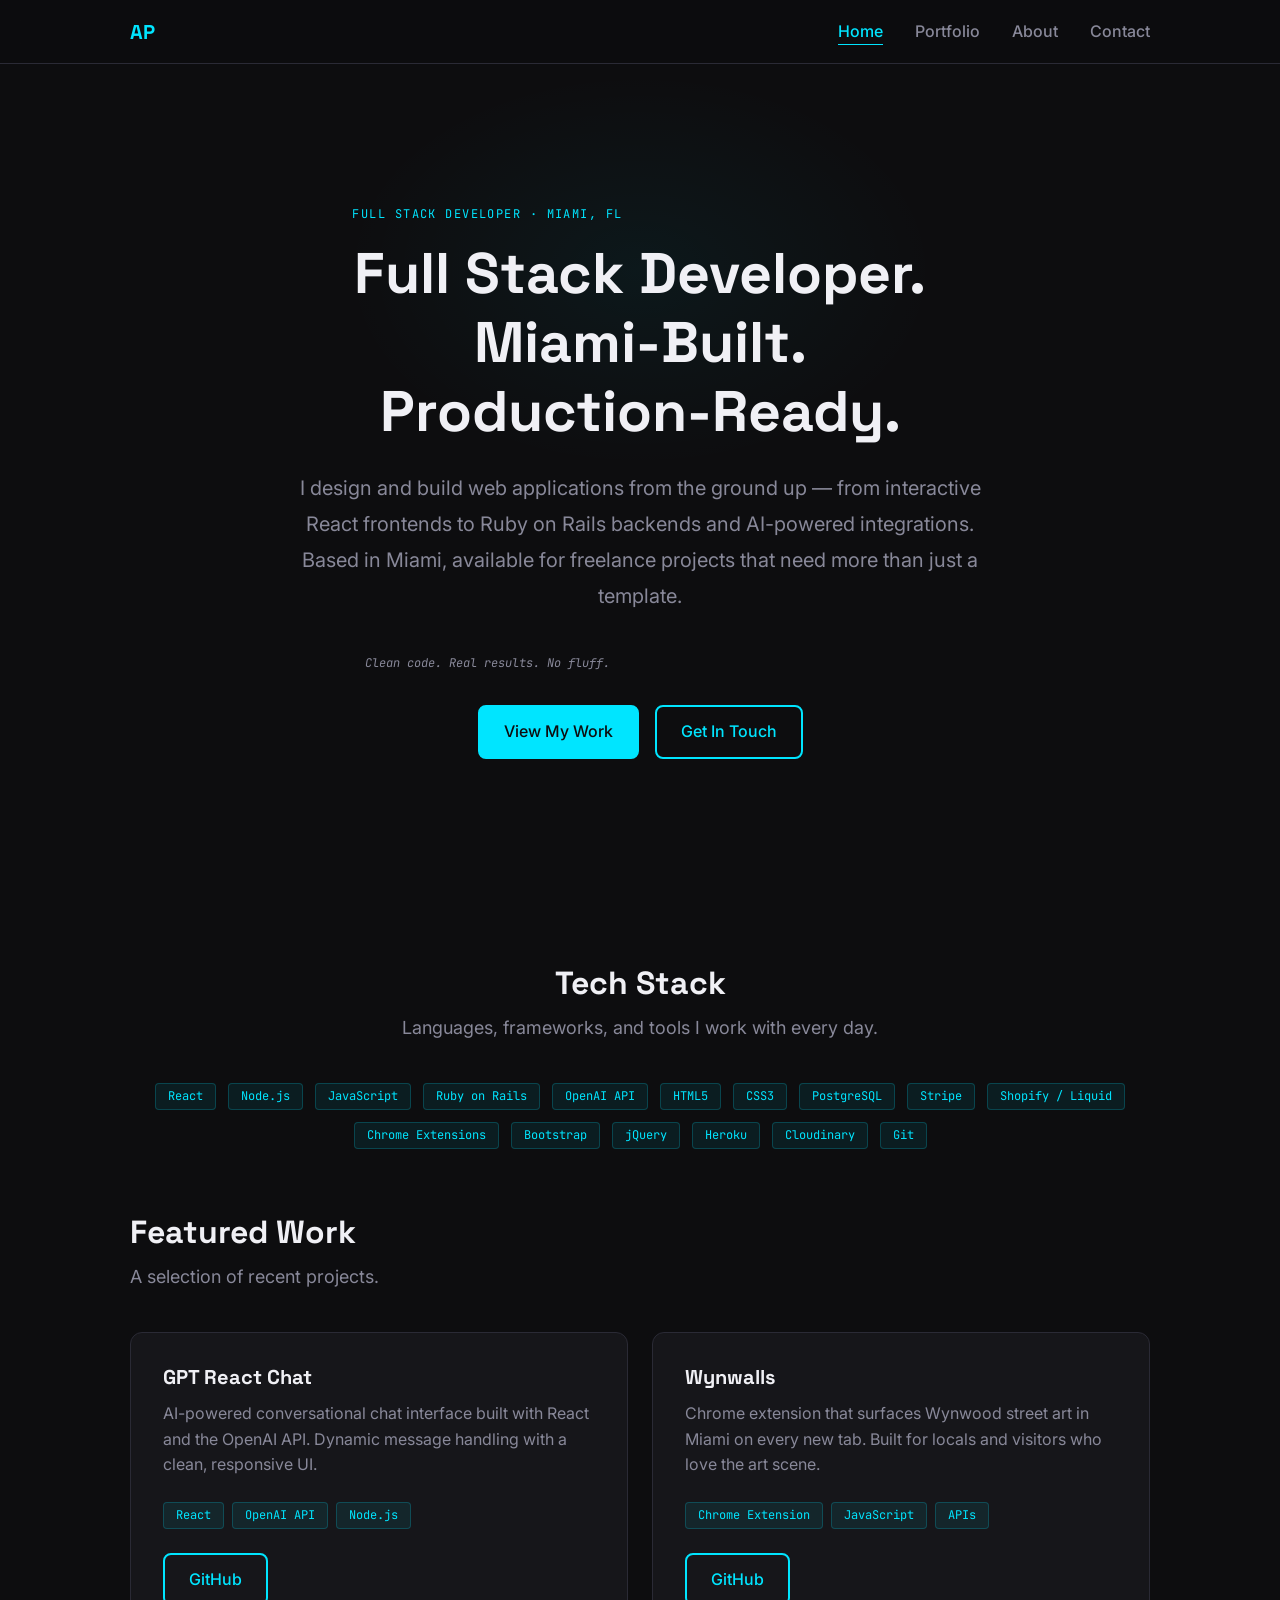
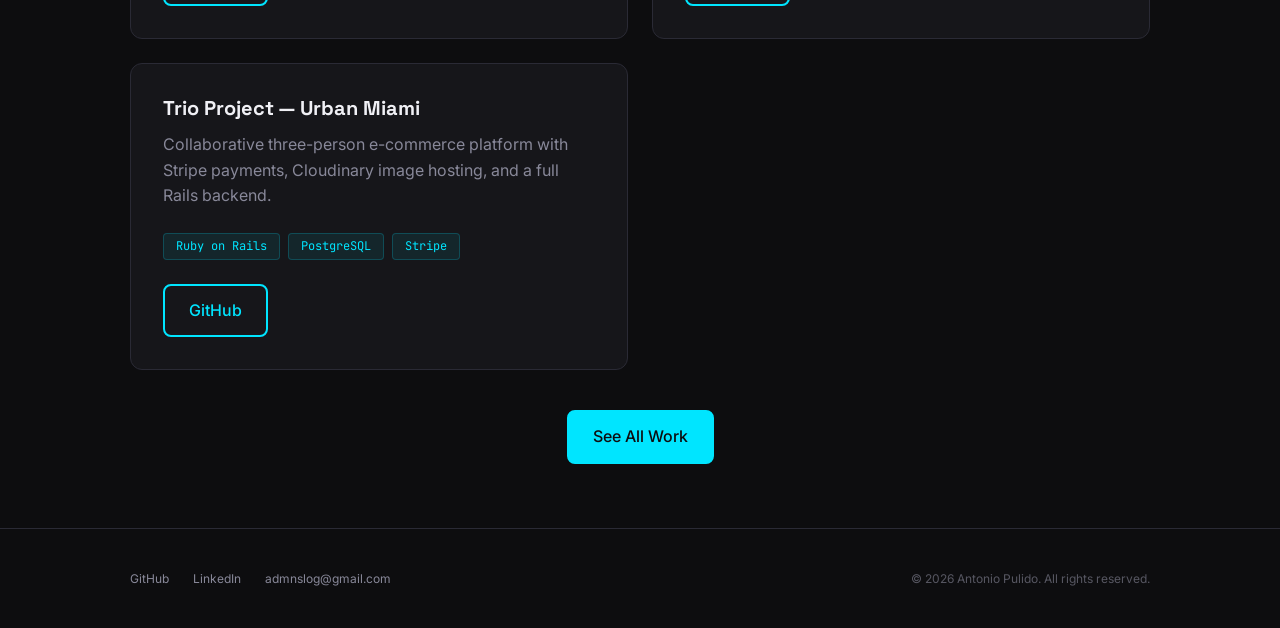
==== index.html @ 5dacae77 "Initial portfolio site" ====
<!DOCTYPE html>
<html lang="en">
<head>
  <meta charset="UTF-8">
  <meta name="viewport" content="width=device-width, initial-scale=1.0">
  <title>Antonio Pulido — Full Stack Developer in Miami, FL</title>
  <meta name="description" content="Antonio Pulido is a Miami-based full stack web developer specializing in React, Ruby on Rails, Node.js, and AI-powered integrations. Available for freelance projects.">
  <link rel="icon" href="data:,">
  <link rel="preconnect" href="https://fonts.googleapis.com">
  <link rel="preconnect" href="https://fonts.gstatic.com" crossorigin>
  <link href="https://fonts.googleapis.com/css2?family=Space+Grotesk:wght@400;500;700&family=Inter:wght@400;500&family=JetBrains+Mono:wght@400;500&display=swap" rel="stylesheet">
  <link rel="stylesheet" href="style.css">
</head>
<body>

  <a href="#main" class="sr-only">Skip to main content</a>

  <!-- ===== NAVIGATION ===== -->
  <header>
    <nav class="nav" aria-label="Main navigation">
      <div class="container">
        <a href="index.html" class="nav-logo" aria-label="Antonio Pulido — Home">AP</a>
        <button class="nav-toggle" aria-label="Toggle navigation menu" aria-expanded="false" aria-controls="nav-links">
          <span></span>
          <span></span>
          <span></span>
        </button>
        <ul class="nav-links" id="nav-links" role="list">
          <li><a href="index.html" aria-current="page" class="active">Home</a></li>
          <li><a href="portfolio.html">Portfolio</a></li>
          <li><a href="about.html">About</a></li>
          <li><a href="contact.html">Contact</a></li>
        </ul>
      </div>
    </nav>
  </header>

  <main id="main">

    <!-- ===== HERO ===== -->
    <section class="hero" id="hero">
      <div class="container">
        <div class="hero__content">
          <p class="hero__eyebrow">Full Stack Developer · Miami, FL</p>
          <h1 class="hero__title">Full Stack Developer.<br>Miami-Built.<br>Production-Ready.</h1>
          <p class="hero__sub">I design and build web applications from the ground up — from interactive React frontends to Ruby on Rails backends and AI-powered integrations. Based in Miami, available for freelance projects that need more than just a template.</p>
          <p class="hero__tagline">Clean code. Real results. No fluff.</p>
          <div class="hero__actions">
            <a href="portfolio.html#portfolio" class="btn-primary">View My Work</a>
            <a href="contact.html" class="btn-secondary">Get In Touch</a>
          </div>
        </div>
      </div>
    </section>

    <!-- ===== SKILLS STRIP ===== -->
    <section class="section" id="skills" aria-label="Technology stack">
      <div class="container">
        <div class="section__header section__header--centered">
          <h2 class="section__title">Tech Stack</h2>
          <p class="section__subtitle">Languages, frameworks, and tools I work with every day.</p>
        </div>
        <div class="tag-strip" role="list" aria-label="Technologies">
          <span class="tag" role="listitem">React</span>
          <span class="tag" role="listitem">Node.js</span>
          <span class="tag" role="listitem">JavaScript</span>
          <span class="tag" role="listitem">Ruby on Rails</span>
          <span class="tag" role="listitem">OpenAI API</span>
          <span class="tag" role="listitem">HTML5</span>
          <span class="tag" role="listitem">CSS3</span>
          <span class="tag" role="listitem">PostgreSQL</span>
          <span class="tag" role="listitem">Stripe</span>
          <span class="tag" role="listitem">Shopify / Liquid</span>
          <span class="tag" role="listitem">Chrome Extensions</span>
          <span class="tag" role="listitem">Bootstrap</span>
          <span class="tag" role="listitem">jQuery</span>
          <span class="tag" role="listitem">Heroku</span>
          <span class="tag" role="listitem">Cloudinary</span>
          <span class="tag" role="listitem">Git</span>
        </div>
      </div>
    </section>

    <!-- ===== FEATURED PROJECTS ===== -->
    <section class="section section--no-top" id="featured-projects">
      <div class="container">
        <div class="section__header">
          <h2 class="section__title">Featured Work</h2>
          <p class="section__subtitle">A selection of recent projects.</p>
        </div>
        <div class="project-grid">

          <!-- Card 1 -->
          <article class="card" aria-label="GPT React Chat project">
            <h3 class="card__title">GPT React Chat</h3>
            <p class="card__description">AI-powered conversational chat interface built with React and the OpenAI API. Dynamic message handling with a clean, responsive UI.</p>
            <div class="card__tags">
              <span class="tag">React</span>
              <span class="tag">OpenAI API</span>
              <span class="tag">Node.js</span>
            </div>
            <div class="card__links">
              <a href="https://github.com/apulido305" class="btn-secondary" target="_blank" rel="noopener noreferrer" aria-label="View GPT React Chat on GitHub">GitHub</a>
            </div>
          </article>

          <!-- Card 2 -->
          <article class="card" aria-label="Wynwalls project">
            <h3 class="card__title">Wynwalls</h3>
            <p class="card__description">Chrome extension that surfaces Wynwood street art in Miami on every new tab. Built for locals and visitors who love the art scene.</p>
            <div class="card__tags">
              <span class="tag">Chrome Extension</span>
              <span class="tag">JavaScript</span>
              <span class="tag">APIs</span>
            </div>
            <div class="card__links">
              <a href="https://github.com/apulido305" class="btn-secondary" target="_blank" rel="noopener noreferrer" aria-label="View Wynwalls on GitHub">GitHub</a>
            </div>
          </article>

          <!-- Card 3 -->
          <article class="card" aria-label="Trio Project — Urban Miami">
            <h3 class="card__title">Trio Project — Urban Miami</h3>
            <p class="card__description">Collaborative three-person e-commerce platform with Stripe payments, Cloudinary image hosting, and a full Rails backend.</p>
            <div class="card__tags">
              <span class="tag">Ruby on Rails</span>
              <span class="tag">PostgreSQL</span>
              <span class="tag">Stripe</span>
            </div>
            <div class="card__links">
              <a href="https://github.com/apulido305" class="btn-secondary" target="_blank" rel="noopener noreferrer" aria-label="View Trio Project on GitHub">GitHub</a>
            </div>
          </article>

        </div>

        <div class="cta-row">
          <a href="portfolio.html" class="btn-primary">See All Work</a>
        </div>
      </div>
    </section>

  </main>

  <!-- ===== FOOTER ===== -->
  <footer class="footer">
    <div class="container">
      <nav class="footer__links" aria-label="Footer links">
        <a href="https://github.com/apulido305" target="_blank" rel="noopener noreferrer">GitHub</a>
        <a href="https://www.linkedin.com/in/apulido305" target="_blank" rel="noopener noreferrer">LinkedIn</a>
        <a href="mailto:admnslog@gmail.com">admnslog@gmail.com</a>
      </nav>
      <p class="footer__copy">&copy; <span id="year"></span> Antonio Pulido. All rights reserved.</p>
    </div>
  </footer>

  <script src="main.js"></script>
</body>
</html>
---- style.css ----
/*
 * style.css — apulido305 Portfolio
 * Client: Antonio Pulido
 * Theme: Dark, Minimal
 * Generated: 2026-04-01
 *
 * Sections:
 *   TOKENS · RESET · BASE · LAYOUT · NAVIGATION · HERO
 *   CARDS · FORMS · FOOTER · UTILITIES · RESPONSIVE
 */


/* ============================================================
   === TOKENS ===
   All design decisions live here. Change here, change everywhere.
   ============================================================ */

:root {

  /* --- Colours --- */
  --color-bg:             #0D0D0F;
  --color-surface:        #16161A;
  --color-surface-raised: #1E1E24;
  --color-primary:        #00E5FF;
  --color-primary-hover:  #33ECFF;
  --color-text:           #F0F0F5;
  --color-text-muted:     #888899;
  --color-border:         #2A2A35;

  /* --- Typography --- */
  --font-heading:  'Space Grotesk', sans-serif;
  --font-body:     'Inter', sans-serif;
  --font-mono:     'JetBrains Mono', monospace;

  --text-sm:   0.75rem;   /* 12px */
  --text-base: 1rem;      /* 16px */
  --text-lg:   1.125rem;  /* 18px */
  --text-xl:   1.25rem;   /* 20px */
  --text-2xl:  1.5rem;    /* 24px */
  --text-3xl:  2rem;      /* 32px */
  --text-4xl:  2.75rem;   /* 44px */

  --line-height-tight:   1.2;
  --line-height-normal:  1.6;
  --line-height-relaxed: 1.8;

  /* --- Spacing (4px base unit) --- */
  --space-1:  0.25rem;  /*  4px */
  --space-2:  0.5rem;   /*  8px */
  --space-3:  0.75rem;  /* 12px */
  --space-4:  1rem;     /* 16px */
  --space-5:  1.25rem;  /* 20px */
  --space-6:  1.5rem;   /* 24px */
  --space-8:  2rem;     /* 32px */
  --space-10: 2.5rem;   /* 40px */
  --space-12: 3rem;     /* 48px */
  --space-16: 4rem;     /* 64px */

  /* --- Layout --- */
  --container-max: 1100px;
  --nav-height: 64px;

  /* --- Misc --- */
  --radius-sm:  4px;
  --radius-md:  8px;
  --radius-lg:  12px;
  --transition: all 0.2s ease;
}


/* ============================================================
   === RESET ===
   ============================================================ */

*,
*::before,
*::after {
  box-sizing: border-box;
  margin: 0;
  padding: 0;
}

html {
  scroll-behavior: smooth;
  font-size: 16px;
  -webkit-text-size-adjust: 100%;
}

body {
  background-color: var(--color-bg);
  color: var(--color-text);
  font-family: var(--font-body);
  font-size: var(--text-base);
  line-height: var(--line-height-normal);
  min-height: 100vh;
  -webkit-font-smoothing: antialiased;
  -moz-osx-font-smoothing: grayscale;
}

img,
video {
  display: block;
  max-width: 100%;
  height: auto;
}

ul,
ol {
  list-style: none;
}

button,
input,
textarea,
select {
  font: inherit;
}

a {
  color: inherit;
  text-decoration: none;
}


/* ============================================================
   === BASE ===
   Headings, paragraphs, links, and baseline type styles.
   ============================================================ */

/* --- Headings --- */
h1, h2, h3, h4 {
  font-family: var(--font-heading);
  line-height: var(--line-height-tight);
  font-weight: 700;
  color: var(--color-text);
}

h1 { font-size: var(--text-4xl); }
h2 { font-size: var(--text-3xl); }
h3 { font-size: var(--text-2xl); }
h4 { font-size: var(--text-xl);  }

/* --- Paragraphs --- */
p {
  font-size: var(--text-base);
  line-height: var(--line-height-normal);
  color: var(--color-text);
  max-width: 65ch;
}

/* --- Inline links --- */
a.link,
p a {
  color: var(--color-primary);
  text-underline-offset: 3px;
  transition: var(--transition);
}

a.link:hover,
p a:hover {
  color: var(--color-primary-hover);
  text-decoration: underline;
}

/* --- Code / pre --- */
code,
pre {
  font-family: var(--font-mono);
  font-size: var(--text-sm);
}


/* ============================================================
   === LAYOUT ===
   Container and general section wrapper.
   ============================================================ */

.container {
  width: 100%;
  max-width: var(--container-max);
  margin-inline: auto;
  padding-inline: var(--space-4);
}

.section {
  padding-block: var(--space-16);
}

.section__header {
  margin-bottom: var(--space-10);
}

.section__title {
  font-size: var(--text-3xl);
  margin-bottom: var(--space-3);
}

.section__subtitle {
  font-size: var(--text-lg);
  color: var(--color-text-muted);
  line-height: var(--line-height-normal);
}

/* --- Buttons --- */
.btn-primary,
.btn-secondary {
  display: inline-flex;
  align-items: center;
  gap: var(--space-2);
  padding: var(--space-3) var(--space-6);
  border-radius: var(--radius-md);
  font-family: var(--font-body);
  font-size: var(--text-base);
  font-weight: 500;
  cursor: pointer;
  border: 2px solid transparent;
  transition: var(--transition);
  white-space: nowrap;
  text-decoration: none;
}

.btn-primary {
  background-color: var(--color-primary);
  color: var(--color-bg);
  border-color: var(--color-primary);
}

.btn-primary:hover,
.btn-primary:focus-visible {
  background-color: var(--color-primary-hover);
  border-color: var(--color-primary-hover);
  transform: translateY(-1px);
  box-shadow: 0 4px 20px rgba(0, 229, 255, 0.25);
}

.btn-secondary {
  background-color: transparent;
  color: var(--color-primary);
  border-color: var(--color-primary);
}

.btn-secondary:hover,
.btn-secondary:focus-visible {
  background-color: rgba(0, 229, 255, 0.08);
  border-color: var(--color-primary-hover);
  color: var(--color-primary-hover);
  transform: translateY(-1px);
}

/* Focus outline for accessibility */
.btn-primary:focus-visible,
.btn-secondary:focus-visible {
  outline: 2px solid var(--color-primary);
  outline-offset: 3px;
}


/* ============================================================
   === NAVIGATION ===
   Fixed top bar with glass effect.
   ============================================================ */

.nav {
  position: fixed;
  top: 0;
  left: 0;
  right: 0;
  z-index: 100;
  height: var(--nav-height);
  background-color: rgba(13, 13, 15, 0.85);
  backdrop-filter: blur(12px);
  -webkit-backdrop-filter: blur(12px);
  border-bottom: 1px solid var(--color-border);
  display: flex;
  align-items: center;
}

.nav .container {
  display: flex;
  align-items: center;
  justify-content: space-between;
  width: 100%;
}

.nav-logo {
  font-family: var(--font-heading);
  font-size: var(--text-xl);
  font-weight: 700;
  color: var(--color-primary);
  letter-spacing: -0.02em;
  transition: var(--transition);
  text-decoration: none;
}

.nav-logo:hover {
  color: var(--color-primary-hover);
}

.nav-links {
  display: flex;
  align-items: center;
  gap: var(--space-8);
}

.nav-links a {
  font-family: var(--font-body);
  font-size: var(--text-base);
  font-weight: 500;
  color: var(--color-text-muted);
  text-decoration: none;
  position: relative;
  padding-bottom: 2px;
  transition: var(--transition);
}

/* Animated underline on hover */
.nav-links a::after {
  content: '';
  position: absolute;
  bottom: -2px;
  left: 0;
  width: 0;
  height: 1px;
  background-color: var(--color-primary);
  transition: width 0.2s ease;
}

.nav-links a:hover {
  color: var(--color-text);
}

.nav-links a:hover::after,
.nav-links a.active::after {
  width: 100%;
}

.nav-links a.active {
  color: var(--color-primary);
}

/* Hamburger (hidden by default, shown on mobile via responsive) */
.nav-toggle {
  display: none;
  flex-direction: column;
  gap: 5px;
  background: none;
  border: none;
  cursor: pointer;
  padding: var(--space-2);
}

.nav-toggle span {
  display: block;
  width: 22px;
  height: 2px;
  background-color: var(--color-text);
  border-radius: 2px;
  transition: var(--transition);
}


/* ============================================================
   === HERO ===
   Full-height landing section with optional radial glow.
   ============================================================ */

.hero {
  min-height: 100vh;
  display: flex;
  align-items: center;
  justify-content: center;
  padding-top: var(--nav-height);
  position: relative;
  overflow: hidden;
  text-align: center;
}

/* Subtle radial glow behind headline — accent used sparingly */
.hero::before {
  content: '';
  position: absolute;
  top: 30%;
  left: 50%;
  transform: translate(-50%, -50%);
  width: 600px;
  height: 400px;
  background: radial-gradient(ellipse at center, rgba(0, 229, 255, 0.05) 0%, transparent 70%);
  pointer-events: none;
  z-index: 0;
}

.hero__content {
  position: relative;
  z-index: 1;
  max-width: 760px;
  margin-inline: auto;
}

.hero__eyebrow {
  font-family: var(--font-mono);
  font-size: var(--text-sm);
  color: var(--color-primary);
  letter-spacing: 0.12em;
  text-transform: uppercase;
  margin-bottom: var(--space-4);
}

.hero__title {
  font-size: var(--text-4xl);
  font-weight: 700;
  line-height: var(--line-height-tight);
  color: var(--color-text);
  margin-bottom: var(--space-6);
}

.hero__sub {
  font-size: var(--text-lg);
  line-height: var(--line-height-relaxed);
  color: var(--color-text-muted);
  max-width: 56ch;
  margin-inline: auto;
  margin-bottom: var(--space-10);
}

.hero__tagline {
  font-family: var(--font-mono);
  font-size: var(--text-sm);
  color: var(--color-text-muted);
  margin-bottom: var(--space-8);
  font-style: italic;
}

.hero__actions {
  display: flex;
  align-items: center;
  justify-content: center;
  gap: var(--space-4);
  flex-wrap: wrap;
}


/* ============================================================
   === ABOUT ===
   Profile photo placeholder and about-page layout helpers.
   ============================================================ */

/* CSS-only profile photo placeholder — replace div with <img> when photo is available */
.profile-photo {
  width: 100%;
  aspect-ratio: 4/5;
  border-radius: var(--radius-lg);
  border: 2px dashed var(--color-primary);
  background-color: var(--color-surface);
  display: flex;
  align-items: center;
  justify-content: center;
}

/* Section / layout modifiers */
.hero--short       { min-height: 45vh; }
.hero--medium      { min-height: 50vh; }
.hero--compact     { min-height: 40vh; }
.section--no-top   { padding-top: 0; }
.section--surface  { background-color: var(--color-surface); }
.section--centered { text-align: center; }

/* Heading spacing helpers */
.heading--spaced { margin-bottom: var(--space-6); }

/* Bio paragraph spacing */
.bio-text {
  line-height: var(--line-height-relaxed);
  margin-bottom: var(--space-6);
}

.bio-text--muted {
  line-height: var(--line-height-relaxed);
  margin-bottom: var(--space-6);
  font-style: italic;
  color: var(--color-text-muted);
}

/* Skills section top padding override */
.section--skills-top { padding-top: var(--space-16); }

/* CTA paragraph */
.cta-text {
  color: var(--color-text-muted);
  margin-inline: auto;
  margin-bottom: var(--space-8);
}

/* Section heading above project grid */
.section-heading {
  font-size: var(--text-3xl);
  margin-bottom: var(--space-8);
}

/* Index page: tech stack tag strip */
.tag-strip {
  display: flex;
  flex-wrap: wrap;
  gap: var(--space-3);
  justify-content: center;
}

/* Index page: section header centred variant */
.section__header--centered {
  text-align: center;
}

.section__header--centered .section__subtitle {
  margin-inline: auto;
}

/* Index page: "see all" CTA row */
.cta-row {
  margin-top: var(--space-10);
  text-align: center;
}

/* Contact page: availability card */
.availability-card {
  padding: var(--space-5);
  border: 1px solid var(--color-border);
  border-radius: var(--radius-md);
  background-color: var(--color-surface);
}

.availability-card__label {
  font-family: var(--font-mono);
  font-size: var(--text-sm);
  color: var(--color-primary);
  margin-bottom: var(--space-2);
}

.availability-card__text {
  font-size: var(--text-base);
  color: var(--color-text-muted);
}

/* Contact page: full-width submit button */
.btn-primary--full {
  width: 100%;
  justify-content: center;
}


/* ============================================================
   === CARDS ===
   Project cards and general surface panels.
   ============================================================ */

.project-grid {
  display: grid;
  grid-template-columns: 1fr;
  gap: var(--space-6);
}

.card {
  background-color: var(--color-surface);
  border: 1px solid var(--color-border);
  border-radius: var(--radius-lg);
  padding: var(--space-8);
  transition: var(--transition);
  position: relative;
  overflow: hidden;
}

/* Accent top border appears on hover */
.card::before {
  content: '';
  position: absolute;
  top: 0;
  left: 0;
  right: 0;
  height: 2px;
  background-color: var(--color-primary);
  opacity: 0;
  transition: opacity 0.2s ease;
}

.card:hover {
  background-color: var(--color-surface-raised);
  border-color: rgba(0, 229, 255, 0.2);
  transform: translateY(-3px);
  box-shadow: 0 8px 32px rgba(0, 0, 0, 0.4);
}

.card:hover::before {
  opacity: 1;
}

.card__title {
  font-family: var(--font-heading);
  font-size: var(--text-xl);
  font-weight: 700;
  color: var(--color-text);
  margin-bottom: var(--space-3);
}

.card__description {
  font-size: var(--text-base);
  color: var(--color-text-muted);
  line-height: var(--line-height-normal);
  margin-bottom: var(--space-6);
  max-width: none;
}

.card__tags {
  display: flex;
  flex-wrap: wrap;
  gap: var(--space-2);
  margin-bottom: var(--space-6);
}

.card__links {
  display: flex;
  gap: var(--space-3);
  flex-wrap: wrap;
}

/* --- Tag / pill component --- */
.tag {
  display: inline-block;
  font-family: var(--font-mono);
  font-size: var(--text-sm);
  font-weight: 400;
  color: var(--color-primary);
  background-color: rgba(0, 229, 255, 0.08);
  border: 1px solid rgba(0, 229, 255, 0.2);
  border-radius: var(--radius-sm);
  padding: var(--space-1) var(--space-3);
  line-height: 1.4;
  white-space: nowrap;
}


/* ============================================================
   === FORMS ===
   Contact form — stacked layout, dark surface inputs.
   ============================================================ */

.contact-form {
  display: flex;
  flex-direction: column;
  gap: var(--space-6);
  max-width: 560px;
}

.form-group {
  display: flex;
  flex-direction: column;
  gap: var(--space-2);
}

.form-group label {
  font-family: var(--font-body);
  font-size: var(--text-sm);
  font-weight: 500;
  color: var(--color-text-muted);
  letter-spacing: 0.04em;
  text-transform: uppercase;
}

input[type="text"],
input[type="email"],
input[type="tel"],
textarea {
  width: 100%;
  background-color: var(--color-surface);
  color: var(--color-text);
  border: 1px solid var(--color-border);
  border-radius: var(--radius-md);
  padding: var(--space-3) var(--space-4);
  font-family: var(--font-body);
  font-size: var(--text-base);
  line-height: var(--line-height-normal);
  transition: var(--transition);
  outline: none;
  -webkit-appearance: none;
}

input[type="text"]::placeholder,
input[type="email"]::placeholder,
input[type="tel"]::placeholder,
textarea::placeholder {
  color: var(--color-text-muted);
  opacity: 0.6;
}

input[type="text"]:hover,
input[type="email"]:hover,
input[type="tel"]:hover,
textarea:hover {
  border-color: rgba(0, 229, 255, 0.3);
}

input[type="text"]:focus,
input[type="email"]:focus,
input[type="tel"]:focus,
textarea:focus {
  border-color: var(--color-primary);
  background-color: var(--color-surface-raised);
  box-shadow: 0 0 0 3px rgba(0, 229, 255, 0.1);
}

textarea {
  min-height: 140px;
  resize: vertical;
}

/* Form status messages */
.form-success,
.form-error {
  font-size: var(--text-sm);
  padding: var(--space-3) var(--space-4);
  border-radius: var(--radius-md);
  display: none;
}

.form-success {
  color: #4ade80;
  background-color: rgba(74, 222, 128, 0.08);
  border: 1px solid rgba(74, 222, 128, 0.2);
}

.form-error {
  color: #f87171;
  background-color: rgba(248, 113, 113, 0.08);
  border: 1px solid rgba(248, 113, 113, 0.2);
}


/* ============================================================
   === FOOTER ===
   Minimal centered footer with muted text.
   ============================================================ */

.footer {
  padding-block: var(--space-10);
  border-top: 1px solid var(--color-border);
  text-align: center;
}

.footer .container {
  display: flex;
  flex-direction: column;
  align-items: center;
  gap: var(--space-4);
}

.footer__links {
  display: flex;
  align-items: center;
  gap: var(--space-6);
  flex-wrap: wrap;
  justify-content: center;
}

.footer__links a {
  font-size: var(--text-sm);
  color: var(--color-text-muted);
  text-decoration: none;
  transition: var(--transition);
}

.footer__links a:hover {
  color: var(--color-primary);
}

.footer__copy {
  font-size: var(--text-sm);
  color: var(--color-text-muted);
  opacity: 0.6;
}


/* ============================================================
   === UTILITIES ===
   Small helper classes for common patterns.
   ============================================================ */

/* Text colour helpers */
.text-accent  { color: var(--color-primary); }
.text-muted   { color: var(--color-text-muted); }
.text-mono    { font-family: var(--font-mono); }

/* Display helpers */
.flex         { display: flex; }
.flex-center  { display: flex; align-items: center; justify-content: center; }
.gap-sm       { gap: var(--space-2); }
.gap-md       { gap: var(--space-4); }
.gap-lg       { gap: var(--space-6); }

/* Spacing helpers */
.mt-sm        { margin-top: var(--space-2); }
.mt-md        { margin-top: var(--space-4); }
.mt-lg        { margin-top: var(--space-8); }
.mb-sm        { margin-bottom: var(--space-2); }
.mb-md        { margin-bottom: var(--space-4); }
.mb-lg        { margin-bottom: var(--space-8); }

/* Divider */
.divider {
  width: 100%;
  height: 1px;
  background-color: var(--color-border);
  margin-block: var(--space-8);
}

/* Visually hidden (for screen readers) */
.sr-only {
  position: absolute;
  width: 1px;
  height: 1px;
  padding: 0;
  margin: -1px;
  overflow: hidden;
  clip: rect(0, 0, 0, 0);
  white-space: nowrap;
  border: 0;
}

/* Scroll padding so fixed nav doesn't cover anchor targets */
[id] {
  scroll-margin-top: calc(var(--nav-height) + var(--space-4));
}


/* ============================================================
   === RESPONSIVE ===
   Mobile-first breakpoints: 480px · 768px · 1024px
   ============================================================ */

/* --- 480px: Small phones --- */
@media (min-width: 480px) {
  h1,
  .hero__title {
    font-size: calc(var(--text-4xl) * 1.05);
  }
}

/* --- 768px: Tablets --- */
@media (min-width: 768px) {
  .container {
    padding-inline: var(--space-8);
  }

  .project-grid {
    grid-template-columns: repeat(2, 1fr);
  }

  .hero__title {
    font-size: calc(var(--text-4xl) * 1.15);
  }

  .hero__sub {
    font-size: var(--text-xl);
  }

  .footer .container {
    flex-direction: row;
    justify-content: space-between;
  }
}

/* --- 1024px: Desktop --- */
@media (min-width: 1024px) {
  .container {
    padding-inline: var(--space-10);
  }

  .hero__title {
    font-size: calc(var(--text-4xl) * 1.3);
  }
}

/* --- Mobile nav: collapse below 768px --- */
@media (max-width: 767px) {
  .nav-toggle {
    display: flex;
  }

  .nav-links {
    display: none;
    position: absolute;
    top: var(--nav-height);
    left: 0;
    right: 0;
    flex-direction: column;
    background-color: rgba(13, 13, 15, 0.97);
    border-bottom: 1px solid var(--color-border);
    padding: var(--space-6);
    gap: var(--space-5);
    align-items: flex-start;
  }

  /* JS adds .is-open to .nav-links to reveal mobile menu */
  .nav-links.is-open {
    display: flex;
  }

  .nav-links a {
    font-size: var(--text-lg);
  }

  .hero {
    text-align: left;
    align-items: flex-start;
    padding-top: calc(var(--nav-height) + var(--space-12));
  }

  .hero__content {
    text-align: left;
  }

  .hero__sub {
    margin-inline: 0;
  }

  .hero__actions {
    justify-content: flex-start;
  }

  .section {
    padding-block: var(--space-12);
  }
}
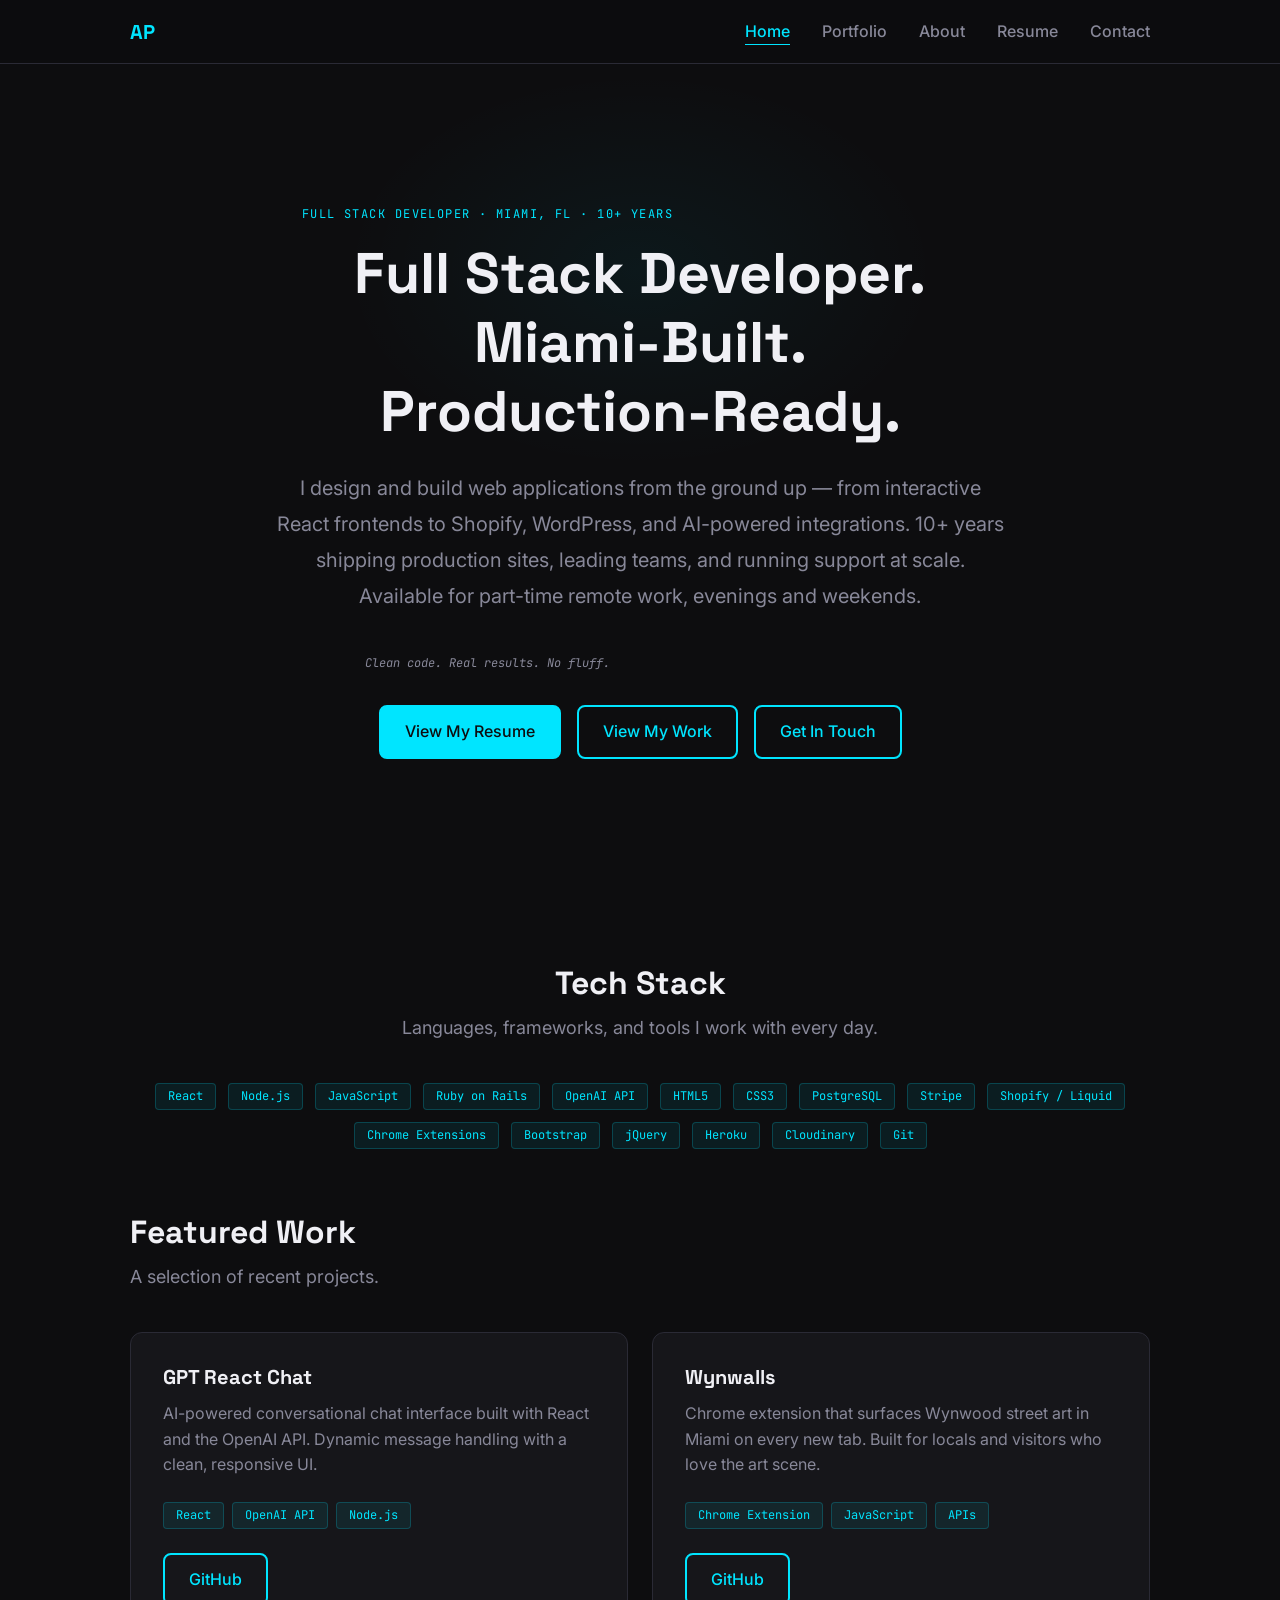
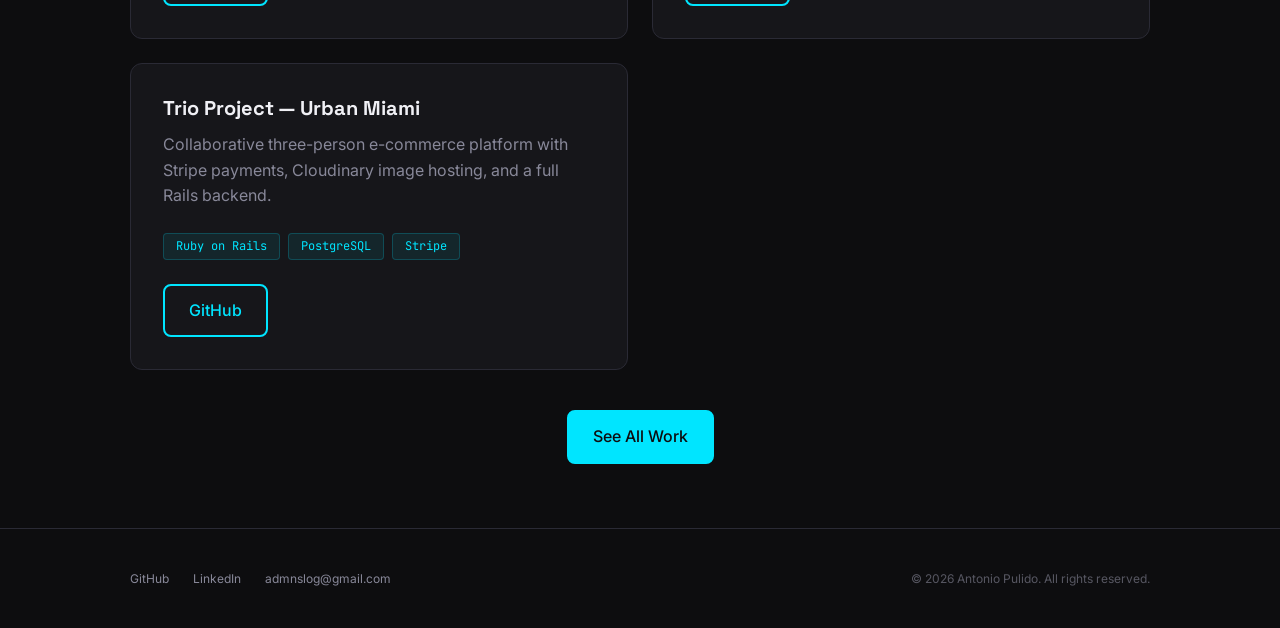
==== commit fe8bec26: "Add Resume link to nav and hero, update hero to 10+ years and part-time remote availability" ====
--- a/index.html
+++ b/index.html
@@ -4,7 +4,7 @@
   <meta charset="UTF-8">
   <meta name="viewport" content="width=device-width, initial-scale=1.0">
   <title>Antonio Pulido — Full Stack Developer in Miami, FL</title>
-  <meta name="description" content="Antonio Pulido is a Miami-based full stack web developer specializing in React, Ruby on Rails, Node.js, and AI-powered integrations. Available for freelance projects.">
+  <meta name="description" content="Antonio Pulido is a Miami-based full stack web developer with 10+ years of experience in React, Node.js, TypeScript, Shopify, and WordPress. Available for part-time remote work, evenings and weekends.">
   <link rel="icon" href="data:,">
   <link rel="preconnect" href="https://fonts.googleapis.com">
   <link rel="preconnect" href="https://fonts.gstatic.com" crossorigin>
@@ -29,6 +29,7 @@
           <li><a href="index.html" aria-current="page" class="active">Home</a></li>
           <li><a href="portfolio.html">Portfolio</a></li>
           <li><a href="about.html">About</a></li>
+          <li><a href="resume.html">Resume</a></li>
           <li><a href="contact.html">Contact</a></li>
         </ul>
       </div>
@@ -41,12 +42,13 @@
     <section class="hero" id="hero">
       <div class="container">
         <div class="hero__content">
-          <p class="hero__eyebrow">Full Stack Developer · Miami, FL</p>
+          <p class="hero__eyebrow">Full Stack Developer · Miami, FL · 10+ Years</p>
           <h1 class="hero__title">Full Stack Developer.<br>Miami-Built.<br>Production-Ready.</h1>
-          <p class="hero__sub">I design and build web applications from the ground up — from interactive React frontends to Ruby on Rails backends and AI-powered integrations. Based in Miami, available for freelance projects that need more than just a template.</p>
+          <p class="hero__sub">I design and build web applications from the ground up — from interactive React frontends to Shopify, WordPress, and AI-powered integrations. 10+ years shipping production sites, leading teams, and running support at scale. Available for part-time remote work, evenings and weekends.</p>
           <p class="hero__tagline">Clean code. Real results. No fluff.</p>
           <div class="hero__actions">
-            <a href="portfolio.html#portfolio" class="btn-primary">View My Work</a>
+            <a href="resume.html" class="btn-primary">View My Resume</a>
+            <a href="portfolio.html#portfolio" class="btn-secondary">View My Work</a>
             <a href="contact.html" class="btn-secondary">Get In Touch</a>
           </div>
         </div>
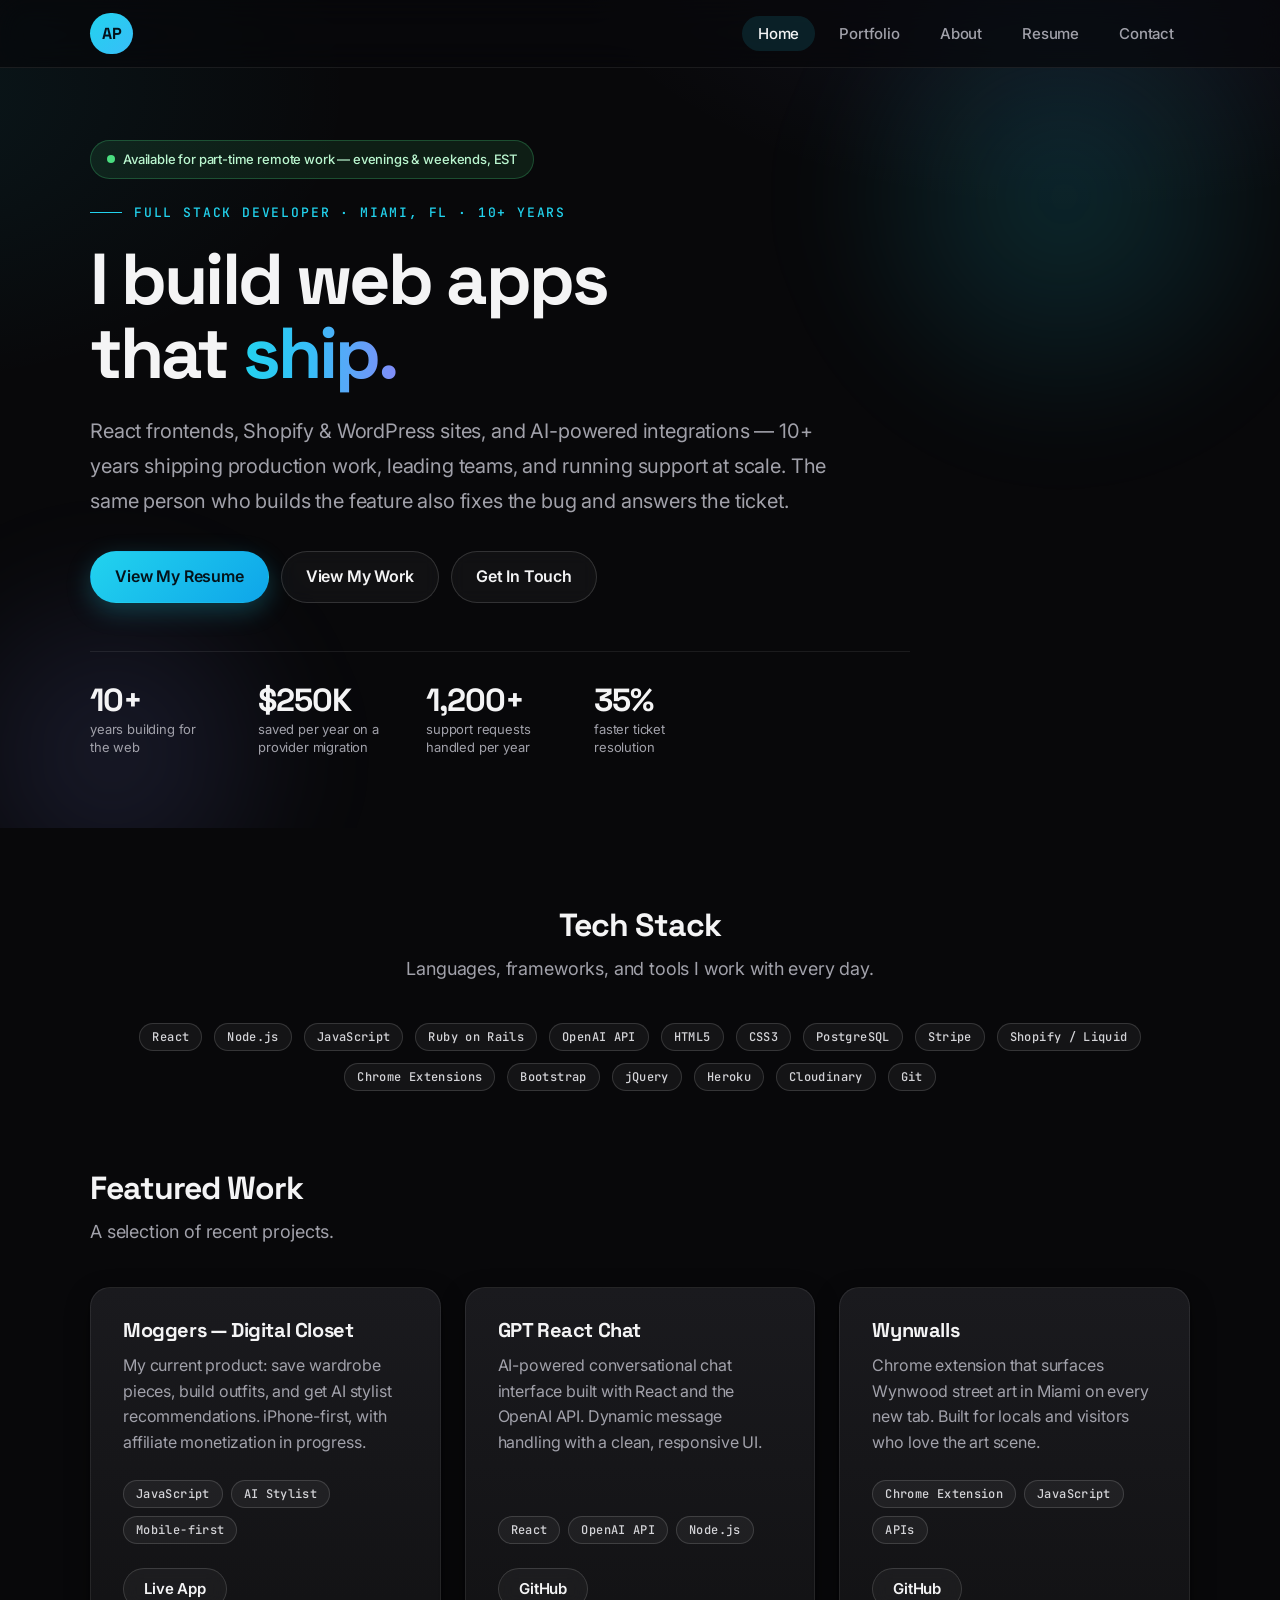
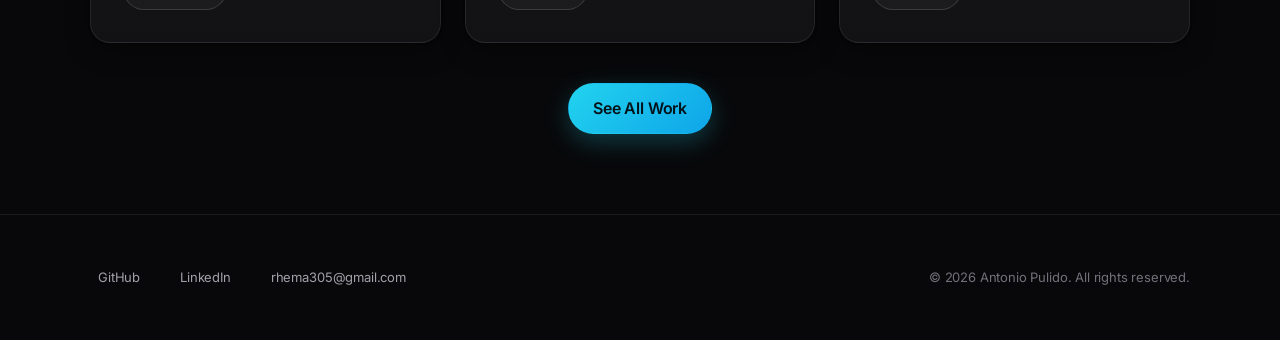
==== commit 81eff27a: "Modern refresh: index.html — new palette, gradient hero, pill buttons, stats, fixed project links" ====
--- a/index.html
+++ b/index.html
@@ -42,14 +42,32 @@
     <section class="hero" id="hero">
       <div class="container">
         <div class="hero__content">
+          <p class="availability-pill"><span class="availability-pill__dot"></span> Available for part-time remote work — evenings &amp; weekends, EST</p>
           <p class="hero__eyebrow">Full Stack Developer · Miami, FL · 10+ Years</p>
-          <h1 class="hero__title">Full Stack Developer.<br>Miami-Built.<br>Production-Ready.</h1>
-          <p class="hero__sub">I design and build web applications from the ground up — from interactive React frontends to Shopify, WordPress, and AI-powered integrations. 10+ years shipping production sites, leading teams, and running support at scale. Available for part-time remote work, evenings and weekends.</p>
-          <p class="hero__tagline">Clean code. Real results. No fluff.</p>
+          <h1 class="hero__title">I build web apps<br>that <span class="text-gradient">ship.</span></h1>
+          <p class="hero__sub">React frontends, Shopify &amp; WordPress sites, and AI-powered integrations — 10+ years shipping production work, leading teams, and running support at scale. The same person who builds the feature also fixes the bug and answers the ticket.</p>
           <div class="hero__actions">
             <a href="resume.html" class="btn-primary">View My Resume</a>
             <a href="portfolio.html#portfolio" class="btn-secondary">View My Work</a>
             <a href="contact.html" class="btn-secondary">Get In Touch</a>
+          </div>
+          <div class="stats-row">
+            <div class="stat">
+              <p class="stat__number">10+</p>
+              <p class="stat__label">years building for the web</p>
+            </div>
+            <div class="stat">
+              <p class="stat__number">$250K</p>
+              <p class="stat__label">saved per year on a provider migration</p>
+            </div>
+            <div class="stat">
+              <p class="stat__number">1,200+</p>
+              <p class="stat__label">support requests handled per year</p>
+            </div>
+            <div class="stat">
+              <p class="stat__number">35%</p>
+              <p class="stat__label">faster ticket resolution</p>
+            </div>
           </div>
         </div>
       </div>
@@ -93,6 +111,20 @@
         <div class="project-grid">
 
           <!-- Card 1 -->
+          <article class="card" aria-label="Moggers digital closet project">
+            <h3 class="card__title">Moggers — Digital Closet</h3>
+            <p class="card__description">My current product: save wardrobe pieces, build outfits, and get AI stylist recommendations. iPhone-first, with affiliate monetization in progress.</p>
+            <div class="card__tags">
+              <span class="tag">JavaScript</span>
+              <span class="tag">AI Stylist</span>
+              <span class="tag">Mobile-first</span>
+            </div>
+            <div class="card__links">
+              <a href="https://moggers.app" class="btn-secondary" target="_blank" rel="noopener noreferrer" aria-label="View Moggers live app">Live App</a>
+            </div>
+          </article>
+
+          <!-- Card 2 -->
           <article class="card" aria-label="GPT React Chat project">
             <h3 class="card__title">GPT React Chat</h3>
             <p class="card__description">AI-powered conversational chat interface built with React and the OpenAI API. Dynamic message handling with a clean, responsive UI.</p>
@@ -102,11 +134,11 @@
               <span class="tag">Node.js</span>
             </div>
             <div class="card__links">
-              <a href="https://github.com/apulido305" class="btn-secondary" target="_blank" rel="noopener noreferrer" aria-label="View GPT React Chat on GitHub">GitHub</a>
+              <a href="https://github.com/apulido305/gpt-react-intercom" class="btn-secondary" target="_blank" rel="noopener noreferrer" aria-label="View GPT React Chat on GitHub">GitHub</a>
             </div>
           </article>
 
-          <!-- Card 2 -->
+          <!-- Card 3 -->
           <article class="card" aria-label="Wynwalls project">
             <h3 class="card__title">Wynwalls</h3>
             <p class="card__description">Chrome extension that surfaces Wynwood street art in Miami on every new tab. Built for locals and visitors who love the art scene.</p>
@@ -116,21 +148,7 @@
               <span class="tag">APIs</span>
             </div>
             <div class="card__links">
-              <a href="https://github.com/apulido305" class="btn-secondary" target="_blank" rel="noopener noreferrer" aria-label="View Wynwalls on GitHub">GitHub</a>
-            </div>
-          </article>
-
-          <!-- Card 3 -->
-          <article class="card" aria-label="Trio Project — Urban Miami">
-            <h3 class="card__title">Trio Project — Urban Miami</h3>
-            <p class="card__description">Collaborative three-person e-commerce platform with Stripe payments, Cloudinary image hosting, and a full Rails backend.</p>
-            <div class="card__tags">
-              <span class="tag">Ruby on Rails</span>
-              <span class="tag">PostgreSQL</span>
-              <span class="tag">Stripe</span>
-            </div>
-            <div class="card__links">
-              <a href="https://github.com/apulido305" class="btn-secondary" target="_blank" rel="noopener noreferrer" aria-label="View Trio Project on GitHub">GitHub</a>
+              <a href="https://github.com/apulido305/wynwalls" class="btn-secondary" target="_blank" rel="noopener noreferrer" aria-label="View Wynwalls on GitHub">GitHub</a>
             </div>
           </article>
 
@@ -150,7 +168,7 @@
       <nav class="footer__links" aria-label="Footer links">
         <a href="https://github.com/apulido305" target="_blank" rel="noopener noreferrer">GitHub</a>
         <a href="https://www.linkedin.com/in/apulido305" target="_blank" rel="noopener noreferrer">LinkedIn</a>
-        <a href="mailto:admnslog@gmail.com">admnslog@gmail.com</a>
+        <a href="mailto:rhema305@gmail.com">rhema305@gmail.com</a>
       </nav>
       <p class="footer__copy">&copy; <span id="year"></span> Antonio Pulido. All rights reserved.</p>
     </div>
--- a/style.css
+++ b/style.css
@@ -1,72 +1,79 @@
 /*
  * style.css — apulido305 Portfolio
  * Client: Antonio Pulido
- * Theme: Dark, Minimal
- * Generated: 2026-04-01
+ * Theme: Dark, Modern — 2026 refresh
+ * Generated: 2026-04-01 · Refreshed: 2026-10-25
  *
  * Sections:
  *   TOKENS · RESET · BASE · LAYOUT · NAVIGATION · HERO
  *   CARDS · FORMS · FOOTER · UTILITIES · RESPONSIVE
  */
 
-
 /* ============================================================
    === TOKENS ===
-   All design decisions live here. Change here, change everywhere.
    ============================================================ */
 
 :root {
-
   /* --- Colours --- */
-  --color-bg:             #0D0D0F;
-  --color-surface:        #16161A;
-  --color-surface-raised: #1E1E24;
-  --color-primary:        #00E5FF;
-  --color-primary-hover:  #33ECFF;
-  --color-text:           #F0F0F5;
-  --color-text-muted:     #888899;
-  --color-border:         #2A2A35;
+  --color-bg:             #08080A;
+  --color-surface:        #121214;
+  --color-surface-raised: #1A1A1E;
+  --color-primary:        #22D3EE;
+  --color-primary-deep:   #0EA5E9;
+  --color-accent-violet:  #818CF8;
+  --color-primary-hover:  #67E8F9;
+  --color-text:           #F4F4F5;
+  --color-text-muted:     #A1A1AA;
+  --color-text-faint:     #71717A;
+  --color-border:         rgba(255, 255, 255, 0.08);
+  --color-border-strong:  rgba(255, 255, 255, 0.14);
+  --color-success:        #4ADE80;
 
   /* --- Typography --- */
   --font-heading:  'Space Grotesk', sans-serif;
   --font-body:     'Inter', sans-serif;
   --font-mono:     'JetBrains Mono', monospace;
 
-  --text-sm:   0.75rem;   /* 12px */
+  --text-sm:   0.8125rem; /* 13px */
   --text-base: 1rem;      /* 16px */
   --text-lg:   1.125rem;  /* 18px */
   --text-xl:   1.25rem;   /* 20px */
   --text-2xl:  1.5rem;    /* 24px */
   --text-3xl:  2rem;      /* 32px */
   --text-4xl:  2.75rem;   /* 44px */
-
-  --line-height-tight:   1.2;
+  --text-5xl:  3.75rem;   /* 60px */
+
+  --line-height-tight:   1.08;
   --line-height-normal:  1.6;
-  --line-height-relaxed: 1.8;
+  --line-height-relaxed: 1.75;
 
   /* --- Spacing (4px base unit) --- */
-  --space-1:  0.25rem;  /*  4px */
-  --space-2:  0.5rem;   /*  8px */
-  --space-3:  0.75rem;  /* 12px */
-  --space-4:  1rem;     /* 16px */
-  --space-5:  1.25rem;  /* 20px */
-  --space-6:  1.5rem;   /* 24px */
-  --space-8:  2rem;     /* 32px */
-  --space-10: 2.5rem;   /* 40px */
-  --space-12: 3rem;     /* 48px */
-  --space-16: 4rem;     /* 64px */
+  --space-1:  0.25rem;
+  --space-2:  0.5rem;
+  --space-3:  0.75rem;
+  --space-4:  1rem;
+  --space-5:  1.25rem;
+  --space-6:  1.5rem;
+  --space-8:  2rem;
+  --space-10: 2.5rem;
+  --space-12: 3rem;
+  --space-16: 4rem;
+  --space-20: 5rem;
+  --space-24: 6rem;
 
   /* --- Layout --- */
-  --container-max: 1100px;
-  --nav-height: 64px;
+  --container-max: 1180px;
+  --nav-height: 68px;
 
   /* --- Misc --- */
-  --radius-sm:  4px;
-  --radius-md:  8px;
-  --radius-lg:  12px;
-  --transition: all 0.2s ease;
-}
-
+  --radius-sm:  999px;
+  --radius-md:  12px;
+  --radius-lg:  20px;
+  --radius-xl:  28px;
+  --transition: all 0.25s cubic-bezier(0.4, 0, 0.2, 1);
+  --shadow-card: 0 1px 2px rgba(0, 0, 0, 0.4), 0 8px 24px rgba(0, 0, 0, 0.35);
+  --shadow-lift: 0 2px 4px rgba(0, 0, 0, 0.4), 0 16px 40px rgba(0, 0, 0, 0.45), 0 0 0 1px rgba(34, 211, 238, 0.12);
+}
 
 /* ============================================================
    === RESET ===
@@ -88,6 +95,10 @@
 
 body {
   background-color: var(--color-bg);
+  background-image:
+    radial-gradient(900px 500px at 85% -10%, rgba(129, 140, 248, 0.10), transparent 60%),
+    radial-gradient(800px 500px at -10% 10%, rgba(34, 211, 238, 0.08), transparent 60%);
+  background-attachment: fixed;
   color: var(--color-text);
   font-family: var(--font-body);
   font-size: var(--text-base);
@@ -95,6 +106,12 @@
   min-height: 100vh;
   -webkit-font-smoothing: antialiased;
   -moz-osx-font-smoothing: grayscale;
+  letter-spacing: -0.01em;
+}
+
+::selection {
+  background: rgba(34, 211, 238, 0.35);
+  color: #fff;
 }
 
 img,
@@ -121,18 +138,16 @@
   text-decoration: none;
 }
 
-
 /* ============================================================
    === BASE ===
-   Headings, paragraphs, links, and baseline type styles.
    ============================================================ */
 
-/* --- Headings --- */
 h1, h2, h3, h4 {
   font-family: var(--font-heading);
   line-height: var(--line-height-tight);
   font-weight: 700;
   color: var(--color-text);
+  letter-spacing: -0.03em;
 }
 
 h1 { font-size: var(--text-4xl); }
@@ -140,7 +155,6 @@
 h3 { font-size: var(--text-2xl); }
 h4 { font-size: var(--text-xl);  }
 
-/* --- Paragraphs --- */
 p {
   font-size: var(--text-base);
   line-height: var(--line-height-normal);
@@ -148,7 +162,6 @@
   max-width: 65ch;
 }
 
-/* --- Inline links --- */
 a.link,
 p a {
   color: var(--color-primary);
@@ -162,17 +175,21 @@
   text-decoration: underline;
 }
 
-/* --- Code / pre --- */
 code,
 pre {
   font-family: var(--font-mono);
   font-size: var(--text-sm);
 }
 
+.text-gradient {
+  background: linear-gradient(92deg, var(--color-primary) 0%, #38BDF8 45%, var(--color-accent-violet) 100%);
+  -webkit-background-clip: text;
+  background-clip: text;
+  color: transparent;
+}
 
 /* ============================================================
    === LAYOUT ===
-   Container and general section wrapper.
    ============================================================ */
 
 .container {
@@ -183,7 +200,7 @@
 }
 
 .section {
-  padding-block: var(--space-16);
+  padding-block: var(--space-20);
 }
 
 .section__header {
@@ -191,8 +208,9 @@
 }
 
 .section__title {
-  font-size: var(--text-3xl);
+  font-size: clamp(var(--text-2xl), 4vw, var(--text-3xl));
   margin-bottom: var(--space-3);
+  letter-spacing: -0.03em;
 }
 
 .section__subtitle {
@@ -206,58 +224,57 @@
 .btn-secondary {
   display: inline-flex;
   align-items: center;
+  justify-content: center;
   gap: var(--space-2);
   padding: var(--space-3) var(--space-6);
-  border-radius: var(--radius-md);
+  border-radius: var(--radius-sm);
   font-family: var(--font-body);
   font-size: var(--text-base);
-  font-weight: 500;
+  font-weight: 600;
+  letter-spacing: -0.01em;
   cursor: pointer;
-  border: 2px solid transparent;
+  border: 1px solid transparent;
   transition: var(--transition);
   white-space: nowrap;
   text-decoration: none;
 }
 
 .btn-primary {
-  background-color: var(--color-primary);
-  color: var(--color-bg);
-  border-color: var(--color-primary);
+  background: linear-gradient(135deg, var(--color-primary), var(--color-primary-deep));
+  color: #04121A;
+  box-shadow: 0 8px 24px rgba(34, 211, 238, 0.25);
 }
 
 .btn-primary:hover,
 .btn-primary:focus-visible {
-  background-color: var(--color-primary-hover);
-  border-color: var(--color-primary-hover);
-  transform: translateY(-1px);
-  box-shadow: 0 4px 20px rgba(0, 229, 255, 0.25);
+  transform: translateY(-2px);
+  box-shadow: 0 12px 32px rgba(34, 211, 238, 0.35);
+  filter: brightness(1.08);
 }
 
 .btn-secondary {
-  background-color: transparent;
-  color: var(--color-primary);
-  border-color: var(--color-primary);
+  background-color: rgba(255, 255, 255, 0.04);
+  color: var(--color-text);
+  border-color: var(--color-border-strong);
+  backdrop-filter: blur(8px);
 }
 
 .btn-secondary:hover,
 .btn-secondary:focus-visible {
-  background-color: rgba(0, 229, 255, 0.08);
-  border-color: var(--color-primary-hover);
-  color: var(--color-primary-hover);
-  transform: translateY(-1px);
-}
-
-/* Focus outline for accessibility */
+  background-color: rgba(255, 255, 255, 0.08);
+  border-color: rgba(34, 211, 238, 0.45);
+  color: #fff;
+  transform: translateY(-2px);
+}
+
 .btn-primary:focus-visible,
 .btn-secondary:focus-visible {
   outline: 2px solid var(--color-primary);
   outline-offset: 3px;
 }
 
-
 /* ============================================================
    === NAVIGATION ===
-   Fixed top bar with glass effect.
    ============================================================ */
 
 .nav {
@@ -267,9 +284,9 @@
   right: 0;
   z-index: 100;
   height: var(--nav-height);
-  background-color: rgba(13, 13, 15, 0.85);
-  backdrop-filter: blur(12px);
-  -webkit-backdrop-filter: blur(12px);
+  background-color: rgba(8, 8, 10, 0.72);
+  backdrop-filter: blur(16px) saturate(1.4);
+  -webkit-backdrop-filter: blur(16px) saturate(1.4);
   border-bottom: 1px solid var(--color-border);
   display: flex;
   align-items: center;
@@ -284,61 +301,53 @@
 
 .nav-logo {
   font-family: var(--font-heading);
-  font-size: var(--text-xl);
+  font-size: var(--text-base);
   font-weight: 700;
-  color: var(--color-primary);
+  color: #04121A;
   letter-spacing: -0.02em;
   transition: var(--transition);
   text-decoration: none;
+  background: linear-gradient(135deg, var(--color-primary), #38BDF8);
+  padding: var(--space-2) var(--space-3);
+  border-radius: var(--radius-sm);
 }
 
 .nav-logo:hover {
-  color: var(--color-primary-hover);
+  filter: brightness(1.1);
+  transform: translateY(-1px);
 }
 
 .nav-links {
   display: flex;
   align-items: center;
-  gap: var(--space-8);
+  gap: var(--space-2);
 }
 
 .nav-links a {
   font-family: var(--font-body);
-  font-size: var(--text-base);
+  font-size: 0.9375rem;
   font-weight: 500;
   color: var(--color-text-muted);
   text-decoration: none;
-  position: relative;
-  padding-bottom: 2px;
+  padding: var(--space-2) var(--space-4);
+  border-radius: var(--radius-sm);
   transition: var(--transition);
 }
 
-/* Animated underline on hover */
 .nav-links a::after {
-  content: '';
-  position: absolute;
-  bottom: -2px;
-  left: 0;
-  width: 0;
-  height: 1px;
-  background-color: var(--color-primary);
-  transition: width 0.2s ease;
+  content: none;
 }
 
 .nav-links a:hover {
   color: var(--color-text);
-}
-
-.nav-links a:hover::after,
-.nav-links a.active::after {
-  width: 100%;
+  background-color: rgba(255, 255, 255, 0.06);
 }
 
 .nav-links a.active {
-  color: var(--color-primary);
-}
-
-/* Hamburger (hidden by default, shown on mobile via responsive) */
+  color: var(--color-text);
+  background-color: rgba(34, 211, 238, 0.12);
+}
+
 .nav-toggle {
   display: none;
   flex-direction: column;
@@ -358,33 +367,43 @@
   transition: var(--transition);
 }
 
-
 /* ============================================================
    === HERO ===
-   Full-height landing section with optional radial glow.
    ============================================================ */
 
 .hero {
-  min-height: 100vh;
+  min-height: 92vh;
   display: flex;
   align-items: center;
-  justify-content: center;
-  padding-top: var(--nav-height);
+  padding-top: calc(var(--nav-height) + var(--space-16));
+  padding-bottom: var(--space-16);
   position: relative;
   overflow: hidden;
-  text-align: center;
-}
-
-/* Subtle radial glow behind headline — accent used sparingly */
+  text-align: left;
+}
+
 .hero::before {
   content: '';
   position: absolute;
-  top: 30%;
-  left: 50%;
-  transform: translate(-50%, -50%);
-  width: 600px;
-  height: 400px;
-  background: radial-gradient(ellipse at center, rgba(0, 229, 255, 0.05) 0%, transparent 70%);
+  top: -10%;
+  right: -5%;
+  width: 560px;
+  height: 560px;
+  background: radial-gradient(circle, rgba(34, 211, 238, 0.16) 0%, transparent 65%);
+  filter: blur(40px);
+  pointer-events: none;
+  z-index: 0;
+}
+
+.hero::after {
+  content: '';
+  position: absolute;
+  bottom: -20%;
+  left: -10%;
+  width: 480px;
+  height: 480px;
+  background: radial-gradient(circle, rgba(129, 140, 248, 0.14) 0%, transparent 65%);
+  filter: blur(40px);
   pointer-events: none;
   z-index: 0;
 }
@@ -392,40 +411,51 @@
 .hero__content {
   position: relative;
   z-index: 1;
-  max-width: 760px;
-  margin-inline: auto;
+  max-width: 820px;
 }
 
 .hero__eyebrow {
   font-family: var(--font-mono);
   font-size: var(--text-sm);
+  font-weight: 500;
   color: var(--color-primary);
-  letter-spacing: 0.12em;
+  letter-spacing: 0.14em;
   text-transform: uppercase;
-  margin-bottom: var(--space-4);
+  margin-bottom: var(--space-5);
+  display: flex;
+  align-items: center;
+  gap: var(--space-3);
+}
+
+.hero__eyebrow::before {
+  content: '';
+  width: 32px;
+  height: 1px;
+  background: var(--color-primary);
+  display: inline-block;
 }
 
 .hero__title {
-  font-size: var(--text-4xl);
+  font-size: clamp(2.75rem, 7vw, 4.5rem);
   font-weight: 700;
-  line-height: var(--line-height-tight);
+  line-height: 1.02;
+  letter-spacing: -0.04em;
   color: var(--color-text);
   margin-bottom: var(--space-6);
 }
 
 .hero__sub {
-  font-size: var(--text-lg);
+  font-size: clamp(var(--text-lg), 2vw, 1.375rem);
   line-height: var(--line-height-relaxed);
   color: var(--color-text-muted);
-  max-width: 56ch;
-  margin-inline: auto;
-  margin-bottom: var(--space-10);
+  max-width: 58ch;
+  margin-bottom: var(--space-8);
 }
 
 .hero__tagline {
   font-family: var(--font-mono);
   font-size: var(--text-sm);
-  color: var(--color-text-muted);
+  color: var(--color-text-faint);
   margin-bottom: var(--space-8);
   font-style: italic;
 }
@@ -433,41 +463,139 @@
 .hero__actions {
   display: flex;
   align-items: center;
+  gap: var(--space-3);
+  flex-wrap: wrap;
+  margin-bottom: var(--space-12);
+}
+
+/* Short / compact heroes (inner pages) stay centered */
+.hero--short,
+.hero--medium,
+.hero--compact {
+  text-align: center;
+  min-height: auto;
+  padding-block: calc(var(--nav-height) + var(--space-16)) var(--space-16);
+}
+
+.hero--short .hero__content,
+.hero--medium .hero__content,
+.hero--compact .hero__content {
+  margin-inline: auto;
+  max-width: 760px;
+}
+
+.hero--short .hero__eyebrow,
+.hero--medium .hero__eyebrow,
+.hero--compact .hero__eyebrow {
   justify-content: center;
-  gap: var(--space-4);
+}
+
+.hero--short .hero__eyebrow::before,
+.hero--medium .hero__eyebrow::before,
+.hero--compact .hero__eyebrow::before {
+  display: none;
+}
+
+.hero--short .hero__sub,
+.hero--medium .hero__sub,
+.hero--compact .hero__sub {
+  margin-inline: auto;
+}
+
+.hero--short .hero__actions,
+.hero--medium .hero__actions,
+.hero--compact .hero__actions {
+  justify-content: center;
+}
+
+.hero--short .hero__title,
+.hero--medium .hero__title,
+.hero--compact .hero__title {
+  font-size: clamp(2.25rem, 5vw, 3.5rem);
+}
+
+/* Availability pill + stats (homepage hero) */
+.availability-pill {
+  display: inline-flex;
+  align-items: center;
+  gap: var(--space-2);
+  font-size: var(--text-sm);
+  font-weight: 500;
+  color: #BBF7D0;
+  background-color: rgba(74, 222, 128, 0.10);
+  border: 1px solid rgba(74, 222, 128, 0.25);
+  border-radius: var(--radius-sm);
+  padding: var(--space-2) var(--space-4);
+  margin-bottom: var(--space-6);
+}
+
+.availability-pill__dot {
+  width: 8px;
+  height: 8px;
+  border-radius: 50%;
+  background-color: var(--color-success);
+  box-shadow: 0 0 0 0 rgba(74, 222, 128, 0.5);
+  animation: pulse-dot 2s infinite;
+}
+
+@keyframes pulse-dot {
+  0% { box-shadow: 0 0 0 0 rgba(74, 222, 128, 0.45); }
+  70% { box-shadow: 0 0 0 7px rgba(74, 222, 128, 0); }
+  100% { box-shadow: 0 0 0 0 rgba(74, 222, 128, 0); }
+}
+
+.stats-row {
+  display: flex;
   flex-wrap: wrap;
-}
-
+  gap: var(--space-10);
+  padding-top: var(--space-8);
+  border-top: 1px solid var(--color-border);
+}
+
+.stat__number {
+  font-family: var(--font-heading);
+  font-size: var(--text-3xl);
+  font-weight: 700;
+  letter-spacing: -0.03em;
+  color: var(--color-text);
+  line-height: 1;
+  margin-bottom: var(--space-1);
+}
+
+.stat__label {
+  font-size: var(--text-sm);
+  color: var(--color-text-muted);
+  line-height: 1.4;
+  max-width: 16ch;
+}
 
 /* ============================================================
    === ABOUT ===
-   Profile photo placeholder and about-page layout helpers.
    ============================================================ */
 
-/* CSS-only profile photo placeholder — replace div with <img> when photo is available */
 .profile-photo {
   width: 100%;
   aspect-ratio: 4/5;
   border-radius: var(--radius-lg);
-  border: 2px dashed var(--color-primary);
-  background-color: var(--color-surface);
+  border: 1px solid var(--color-border-strong);
+  background: linear-gradient(160deg, var(--color-surface-raised), var(--color-surface));
   display: flex;
   align-items: center;
   justify-content: center;
 }
 
-/* Section / layout modifiers */
 .hero--short       { min-height: 45vh; }
 .hero--medium      { min-height: 50vh; }
 .hero--compact     { min-height: 40vh; }
 .section--no-top   { padding-top: 0; }
-.section--surface  { background-color: var(--color-surface); }
+.section--surface  {
+  background-color: rgba(255, 255, 255, 0.02);
+  border-block: 1px solid var(--color-border);
+}
 .section--centered { text-align: center; }
 
-/* Heading spacing helpers */
 .heading--spaced { margin-bottom: var(--space-6); }
 
-/* Bio paragraph spacing */
 .bio-text {
   line-height: var(--line-height-relaxed);
   margin-bottom: var(--space-6);
@@ -480,23 +608,20 @@
   color: var(--color-text-muted);
 }
 
-/* Skills section top padding override */
 .section--skills-top { padding-top: var(--space-16); }
 
-/* CTA paragraph */
 .cta-text {
   color: var(--color-text-muted);
   margin-inline: auto;
   margin-bottom: var(--space-8);
 }
 
-/* Section heading above project grid */
 .section-heading {
-  font-size: var(--text-3xl);
+  font-size: clamp(var(--text-2xl), 4vw, var(--text-3xl));
   margin-bottom: var(--space-8);
-}
-
-/* Index page: tech stack tag strip */
+  letter-spacing: -0.03em;
+}
+
 .tag-strip {
   display: flex;
   flex-wrap: wrap;
@@ -504,7 +629,6 @@
   justify-content: center;
 }
 
-/* Index page: section header centred variant */
 .section__header--centered {
   text-align: center;
 }
@@ -513,18 +637,17 @@
   margin-inline: auto;
 }
 
-/* Index page: "see all" CTA row */
 .cta-row {
   margin-top: var(--space-10);
   text-align: center;
 }
 
-/* Contact page: availability card */
 .availability-card {
-  padding: var(--space-5);
+  padding: var(--space-6);
   border: 1px solid var(--color-border);
-  border-radius: var(--radius-md);
-  background-color: var(--color-surface);
+  border-radius: var(--radius-lg);
+  background: linear-gradient(180deg, var(--color-surface-raised), var(--color-surface));
+  box-shadow: var(--shadow-card);
 }
 
 .availability-card__label {
@@ -539,16 +662,13 @@
   color: var(--color-text-muted);
 }
 
-/* Contact page: full-width submit button */
 .btn-primary--full {
   width: 100%;
   justify-content: center;
 }
 
-
 /* ============================================================
    === CARDS ===
-   Project cards and general surface panels.
    ============================================================ */
 
 .project-grid {
@@ -558,33 +678,34 @@
 }
 
 .card {
-  background-color: var(--color-surface);
+  background: linear-gradient(180deg, var(--color-surface-raised), var(--color-surface));
   border: 1px solid var(--color-border);
   border-radius: var(--radius-lg);
   padding: var(--space-8);
   transition: var(--transition);
   position: relative;
   overflow: hidden;
-}
-
-/* Accent top border appears on hover */
+  box-shadow: var(--shadow-card);
+  display: flex;
+  flex-direction: column;
+}
+
 .card::before {
   content: '';
   position: absolute;
   top: 0;
-  left: 0;
-  right: 0;
-  height: 2px;
-  background-color: var(--color-primary);
+  left: var(--space-8);
+  right: var(--space-8);
+  height: 1px;
+  background: linear-gradient(90deg, transparent, rgba(34, 211, 238, 0.6), transparent);
   opacity: 0;
-  transition: opacity 0.2s ease;
+  transition: opacity 0.25s ease;
 }
 
 .card:hover {
-  background-color: var(--color-surface-raised);
-  border-color: rgba(0, 229, 255, 0.2);
-  transform: translateY(-3px);
-  box-shadow: 0 8px 32px rgba(0, 0, 0, 0.4);
+  border-color: rgba(34, 211, 238, 0.28);
+  transform: translateY(-4px);
+  box-shadow: var(--shadow-lift);
 }
 
 .card:hover::before {
@@ -597,6 +718,7 @@
   font-weight: 700;
   color: var(--color-text);
   margin-bottom: var(--space-3);
+  letter-spacing: -0.02em;
 }
 
 .card__description {
@@ -605,6 +727,13 @@
   line-height: var(--line-height-normal);
   margin-bottom: var(--space-6);
   max-width: none;
+  flex: 1;
+}
+
+.card__description a {
+  color: var(--color-primary);
+  text-decoration: underline;
+  text-underline-offset: 3px;
 }
 
 .card__tags {
@@ -620,25 +749,95 @@
   flex-wrap: wrap;
 }
 
-/* --- Tag / pill component --- */
+.card__links .btn-secondary {
+  padding: var(--space-2) var(--space-5);
+  font-size: 0.9375rem;
+}
+
 .tag {
   display: inline-block;
   font-family: var(--font-mono);
-  font-size: var(--text-sm);
-  font-weight: 400;
-  color: var(--color-primary);
-  background-color: rgba(0, 229, 255, 0.08);
-  border: 1px solid rgba(0, 229, 255, 0.2);
+  font-size: 0.75rem;
+  font-weight: 500;
+  letter-spacing: 0.03em;
+  color: #D4D4D8;
+  background-color: rgba(255, 255, 255, 0.05);
+  border: 1px solid var(--color-border-strong);
   border-radius: var(--radius-sm);
   padding: var(--space-1) var(--space-3);
-  line-height: 1.4;
+  line-height: 1.5;
   white-space: nowrap;
-}
-
+  transition: var(--transition);
+}
+
+.tag:hover {
+  border-color: rgba(34, 211, 238, 0.4);
+  color: var(--color-primary);
+}
+
+/* Archive rows (portfolio page) */
+.project-list {
+  display: flex;
+  flex-direction: column;
+  gap: 0;
+  border-top: 1px solid var(--color-border);
+}
+
+.project-row {
+  display: grid;
+  grid-template-columns: 1fr;
+  gap: var(--space-2);
+  padding: var(--space-5) 0;
+  border-bottom: 1px solid var(--color-border);
+  transition: var(--transition);
+}
+
+.project-row:hover {
+  background-color: rgba(255, 255, 255, 0.02);
+}
+
+@media (min-width: 768px) {
+  .project-row {
+    grid-template-columns: 220px 1fr auto;
+    gap: var(--space-6);
+    align-items: start;
+    padding-inline: var(--space-4);
+  }
+}
+
+.project-row__name {
+  font-family: var(--font-heading);
+  font-weight: 700;
+}
+
+.project-row__name a {
+  color: var(--color-text);
+}
+
+.project-row__name a:hover {
+  color: var(--color-primary);
+}
+
+.project-row__desc {
+  color: var(--color-text-muted);
+  line-height: 1.6;
+}
+
+.project-row__meta {
+  font-family: var(--font-mono);
+  font-size: var(--text-sm);
+  color: var(--color-text-faint);
+  white-space: nowrap;
+}
+
+.note {
+  font-size: var(--text-sm);
+  color: var(--color-text-muted);
+  line-height: 1.6;
+}
 
 /* ============================================================
    === FORMS ===
-   Contact form — stacked layout, dark surface inputs.
    ============================================================ */
 
 .contact-form {
@@ -657,7 +856,7 @@
 .form-group label {
   font-family: var(--font-body);
   font-size: var(--text-sm);
-  font-weight: 500;
+  font-weight: 600;
   color: var(--color-text-muted);
   letter-spacing: 0.04em;
   text-transform: uppercase;
@@ -670,7 +869,7 @@
   width: 100%;
   background-color: var(--color-surface);
   color: var(--color-text);
-  border: 1px solid var(--color-border);
+  border: 1px solid var(--color-border-strong);
   border-radius: var(--radius-md);
   padding: var(--space-3) var(--space-4);
   font-family: var(--font-body);
@@ -685,15 +884,14 @@
 input[type="email"]::placeholder,
 input[type="tel"]::placeholder,
 textarea::placeholder {
-  color: var(--color-text-muted);
-  opacity: 0.6;
+  color: var(--color-text-faint);
 }
 
 input[type="text"]:hover,
 input[type="email"]:hover,
 input[type="tel"]:hover,
 textarea:hover {
-  border-color: rgba(0, 229, 255, 0.3);
+  border-color: rgba(34, 211, 238, 0.35);
 }
 
 input[type="text"]:focus,
@@ -702,7 +900,7 @@
 textarea:focus {
   border-color: var(--color-primary);
   background-color: var(--color-surface-raised);
-  box-shadow: 0 0 0 3px rgba(0, 229, 255, 0.1);
+  box-shadow: 0 0 0 4px rgba(34, 211, 238, 0.12);
 }
 
 textarea {
@@ -710,7 +908,6 @@
   resize: vertical;
 }
 
-/* Form status messages */
 .form-success,
 .form-error {
   font-size: var(--text-sm);
@@ -731,14 +928,12 @@
   border: 1px solid rgba(248, 113, 113, 0.2);
 }
 
-
 /* ============================================================
    === FOOTER ===
-   Minimal centered footer with muted text.
    ============================================================ */
 
 .footer {
-  padding-block: var(--space-10);
+  padding-block: var(--space-12);
   border-top: 1px solid var(--color-border);
   text-align: center;
 }
@@ -763,37 +958,34 @@
   color: var(--color-text-muted);
   text-decoration: none;
   transition: var(--transition);
+  padding: var(--space-1) var(--space-2);
+  border-radius: var(--radius-sm);
 }
 
 .footer__links a:hover {
   color: var(--color-primary);
+  background-color: rgba(255, 255, 255, 0.04);
 }
 
 .footer__copy {
   font-size: var(--text-sm);
-  color: var(--color-text-muted);
-  opacity: 0.6;
-}
-
+  color: var(--color-text-faint);
+}
 
 /* ============================================================
    === UTILITIES ===
-   Small helper classes for common patterns.
    ============================================================ */
 
-/* Text colour helpers */
 .text-accent  { color: var(--color-primary); }
 .text-muted   { color: var(--color-text-muted); }
 .text-mono    { font-family: var(--font-mono); }
 
-/* Display helpers */
 .flex         { display: flex; }
 .flex-center  { display: flex; align-items: center; justify-content: center; }
 .gap-sm       { gap: var(--space-2); }
 .gap-md       { gap: var(--space-4); }
 .gap-lg       { gap: var(--space-6); }
 
-/* Spacing helpers */
 .mt-sm        { margin-top: var(--space-2); }
 .mt-md        { margin-top: var(--space-4); }
 .mt-lg        { margin-top: var(--space-8); }
@@ -801,7 +993,6 @@
 .mb-md        { margin-bottom: var(--space-4); }
 .mb-lg        { margin-bottom: var(--space-8); }
 
-/* Divider */
 .divider {
   width: 100%;
   height: 1px;
@@ -809,7 +1000,6 @@
   margin-block: var(--space-8);
 }
 
-/* Visually hidden (for screen readers) */
 .sr-only {
   position: absolute;
   width: 1px;
@@ -822,26 +1012,21 @@
   border: 0;
 }
 
-/* Scroll padding so fixed nav doesn't cover anchor targets */
 [id] {
   scroll-margin-top: calc(var(--nav-height) + var(--space-4));
 }
 
-
 /* ============================================================
    === RESPONSIVE ===
-   Mobile-first breakpoints: 480px · 768px · 1024px
    ============================================================ */
 
-/* --- 480px: Small phones --- */
 @media (min-width: 480px) {
   h1,
   .hero__title {
-    font-size: calc(var(--text-4xl) * 1.05);
-  }
-}
-
-/* --- 768px: Tablets --- */
+    font-size: clamp(2.75rem, 7vw, 4.5rem);
+  }
+}
+
 @media (min-width: 768px) {
   .container {
     padding-inline: var(--space-8);
@@ -851,12 +1036,8 @@
     grid-template-columns: repeat(2, 1fr);
   }
 
-  .hero__title {
-    font-size: calc(var(--text-4xl) * 1.15);
-  }
-
   .hero__sub {
-    font-size: var(--text-xl);
+    font-size: 1.25rem;
   }
 
   .footer .container {
@@ -865,18 +1046,16 @@
   }
 }
 
-/* --- 1024px: Desktop --- */
 @media (min-width: 1024px) {
   .container {
     padding-inline: var(--space-10);
   }
 
-  .hero__title {
-    font-size: calc(var(--text-4xl) * 1.3);
-  }
-}
-
-/* --- Mobile nav: collapse below 768px --- */
+  .project-grid {
+    grid-template-columns: repeat(3, 1fr);
+  }
+}
+
 @media (max-width: 767px) {
   .nav-toggle {
     display: flex;
@@ -889,34 +1068,25 @@
     left: 0;
     right: 0;
     flex-direction: column;
-    background-color: rgba(13, 13, 15, 0.97);
+    background-color: rgba(8, 8, 10, 0.97);
     border-bottom: 1px solid var(--color-border);
     padding: var(--space-6);
-    gap: var(--space-5);
-    align-items: flex-start;
-  }
-
-  /* JS adds .is-open to .nav-links to reveal mobile menu */
+    gap: var(--space-2);
+    align-items: stretch;
+  }
+
   .nav-links.is-open {
     display: flex;
   }
 
   .nav-links a {
     font-size: var(--text-lg);
+    padding: var(--space-3) var(--space-4);
   }
 
   .hero {
-    text-align: left;
-    align-items: flex-start;
+    min-height: auto;
     padding-top: calc(var(--nav-height) + var(--space-12));
-  }
-
-  .hero__content {
-    text-align: left;
-  }
-
-  .hero__sub {
-    margin-inline: 0;
   }
 
   .hero__actions {
@@ -926,4 +1096,21 @@
   .section {
     padding-block: var(--space-12);
   }
-}
+
+  .stats-row {
+    gap: var(--space-6);
+  }
+}
+
+@media (prefers-reduced-motion: reduce) {
+  *,
+  *::before,
+  *::after {
+    animation-duration: 0.01ms !important;
+    transition-duration: 0.01ms !important;
+  }
+
+  html {
+    scroll-behavior: auto;
+  }
+}
